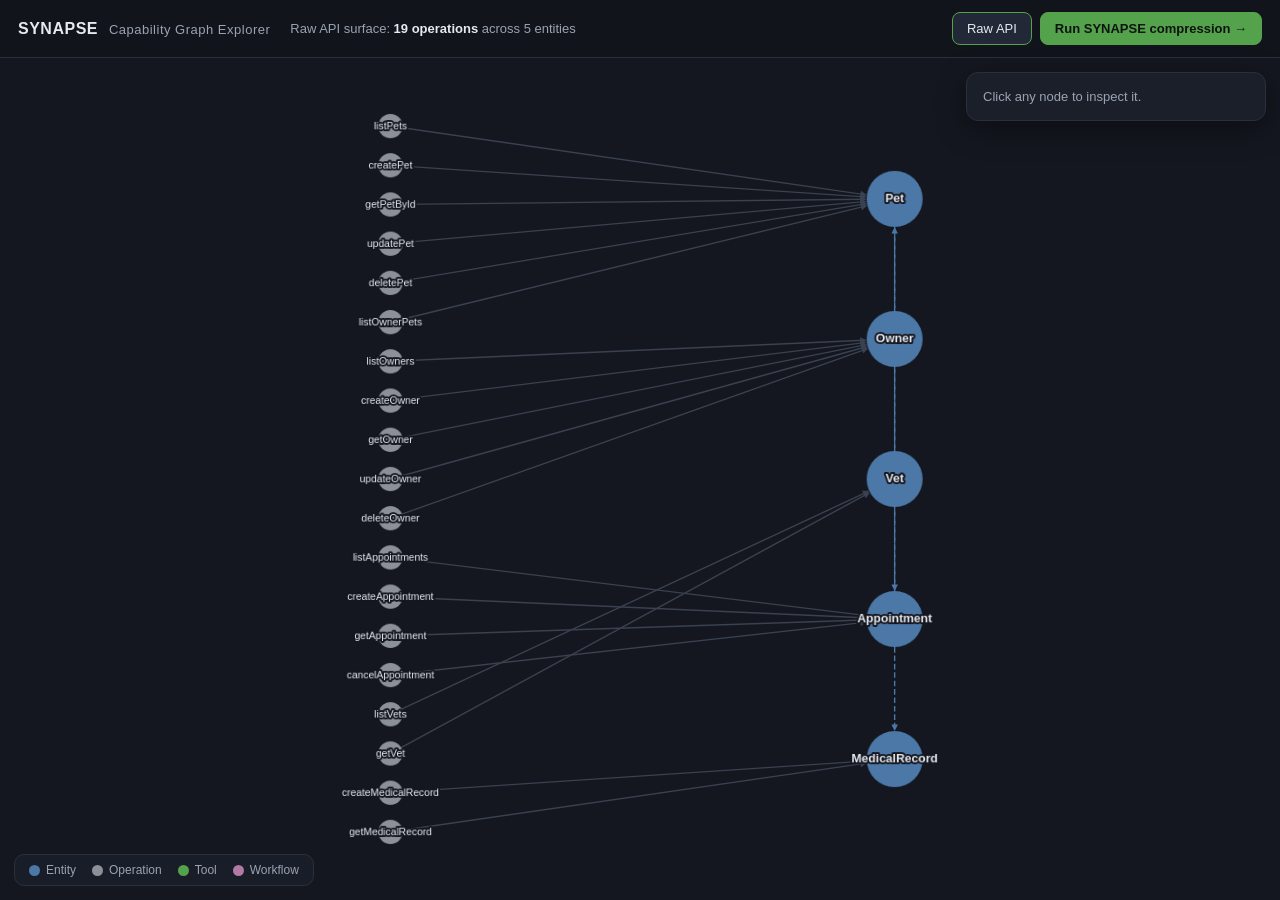
==== frontend/explorer/index.html @ e4dae78a "Phase 6 (verification layer) + Phase 9 (capability-graph explorer MVP) Phase 6 — generated-server ve" ====
<!DOCTYPE html>
<html lang="en">
<head>
  <meta charset="UTF-8" />
  <meta name="viewport" content="width=device-width, initial-scale=1.0" />
  <title>SYNAPSE — Capability Graph Explorer</title>
  <link rel="stylesheet" href="styles.css" />
</head>
<body>
  <header id="topbar">
    <div class="brand">SYNAPSE <span>Capability Graph Explorer</span></div>
    <div id="stats" class="stats"></div>
    <div class="controls">
      <button id="btn-raw" class="btn">Raw API</button>
      <button id="btn-compress" class="btn btn-primary">Run SYNAPSE compression →</button>
    </div>
  </header>

  <main id="main">
    <div id="cy"></div>

    <aside id="panel" class="panel">
      <div class="panel-empty">Click any node to inspect it.</div>
    </aside>

    <div id="legend" class="legend">
      <span><i class="dot entity"></i>Entity</span>
      <span><i class="dot operation"></i>Operation</span>
      <span><i class="dot tool"></i>Tool</span>
      <span><i class="dot workflow"></i>Workflow</span>
    </div>
  </main>

  <script src="vendor/cytoscape.min.js"></script>
  <script src="sample-graph.js"></script>
  <script src="app.js"></script>
</body>
</html>
---- frontend/explorer/styles.css ----
:root {
  --bg: #14171f;
  --panel-bg: #1b1f2a;
  --border: #2a2f3c;
  --text: #e6e9ef;
  --muted: #9aa3b2;
  --entity: #4C78A8;
  --operation: #8c9099;
  --tool: #54A24B;
  --workflow: #B279A2;
  --accent: #54A24B;
}

* { box-sizing: border-box; }
html, body { margin: 0; height: 100%; background: var(--bg); color: var(--text);
  font-family: -apple-system, Segoe UI, Roboto, Helvetica, Arial, sans-serif; }

#topbar {
  display: flex; align-items: center; gap: 20px;
  padding: 12px 18px; border-bottom: 1px solid var(--border); background: #11141b;
}
.brand { font-weight: 700; font-size: 16px; letter-spacing: .5px; }
.brand span { color: var(--muted); font-weight: 400; font-size: 13px; margin-left: 6px; }
.stats { color: var(--muted); font-size: 13px; flex: 1; }
.stats b { color: var(--text); }
.controls { display: flex; gap: 8px; }

.btn {
  background: #232838; color: var(--text); border: 1px solid var(--border);
  padding: 8px 14px; border-radius: 8px; cursor: pointer; font-size: 13px;
  transition: background .15s, border-color .15s;
}
.btn:hover { background: #2c3245; }
.btn-primary { background: var(--accent); border-color: var(--accent); color: #0e1410; font-weight: 600; }
.btn-primary:hover { background: #62b85a; }
.btn.active { border-color: var(--accent); }

#main { position: relative; height: calc(100% - 58px); }
#cy { position: absolute; inset: 0; }

.panel {
  position: absolute; top: 14px; right: 14px; width: 300px; max-height: calc(100% - 28px);
  overflow-y: auto; background: var(--panel-bg); border: 1px solid var(--border);
  border-radius: 12px; padding: 16px; font-size: 13px; box-shadow: 0 8px 30px rgba(0,0,0,.4);
}
.panel-empty { color: var(--muted); }
.panel h3 { margin: 0 0 4px; font-size: 15px; }
.panel .type-tag {
  display: inline-block; font-size: 11px; padding: 2px 8px; border-radius: 20px;
  margin-bottom: 10px; font-weight: 600;
}
.panel .kv { margin: 6px 0; color: var(--muted); }
.panel .kv b { color: var(--text); font-weight: 600; }
.panel code { background: #0f1219; padding: 1px 5px; border-radius: 4px; color: #cdd6e4; }
.panel ul { margin: 6px 0; padding-left: 18px; }
.panel li { margin: 3px 0; color: #cdd6e4; }

.legend {
  position: absolute; bottom: 14px; left: 14px; display: flex; gap: 16px;
  background: rgba(27,31,42,.85); border: 1px solid var(--border);
  padding: 8px 14px; border-radius: 10px; font-size: 12px; color: var(--muted);
}
.legend span { display: flex; align-items: center; gap: 6px; }
.dot { width: 11px; height: 11px; border-radius: 50%; display: inline-block; }
.dot.entity { background: var(--entity); }
.dot.operation { background: var(--operation); }
.dot.tool { background: var(--tool); }
.dot.workflow { background: var(--workflow); }
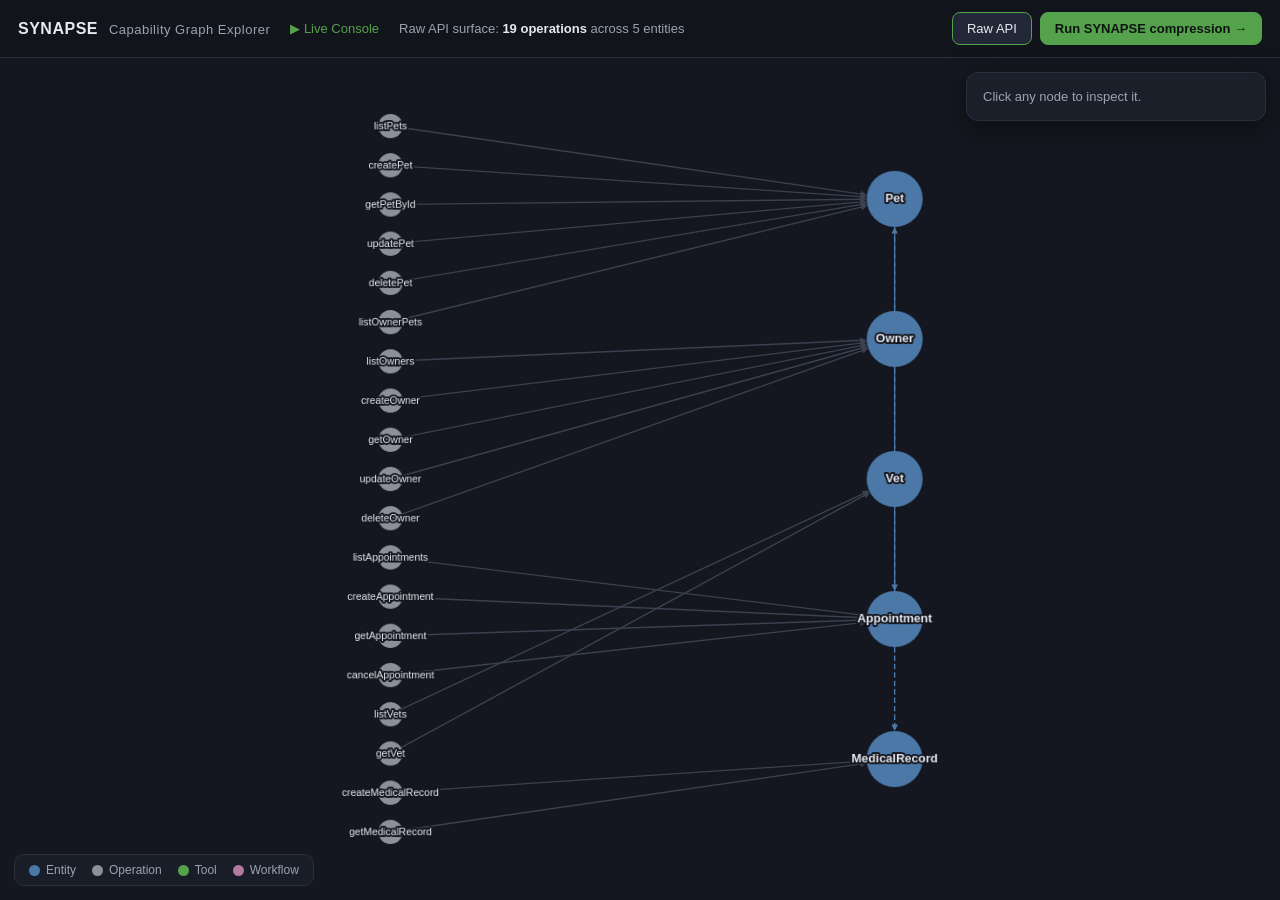
==== commit 682a6b5f: "Add SYNAPSE Live Console: animated agent ⇄ MCP ⇄ API demo A polished frontend view that visualizes a" ====
--- a/frontend/explorer/index.html
+++ b/frontend/explorer/index.html
@@ -9,6 +9,7 @@
 <body>
   <header id="topbar">
     <div class="brand">SYNAPSE <span>Capability Graph Explorer</span></div>
+    <a href="console.html" style="color:#54A24B;text-decoration:none;font-size:13px;">▶ Live Console</a>
     <div id="stats" class="stats"></div>
     <div class="controls">
       <button id="btn-raw" class="btn">Raw API</button>
